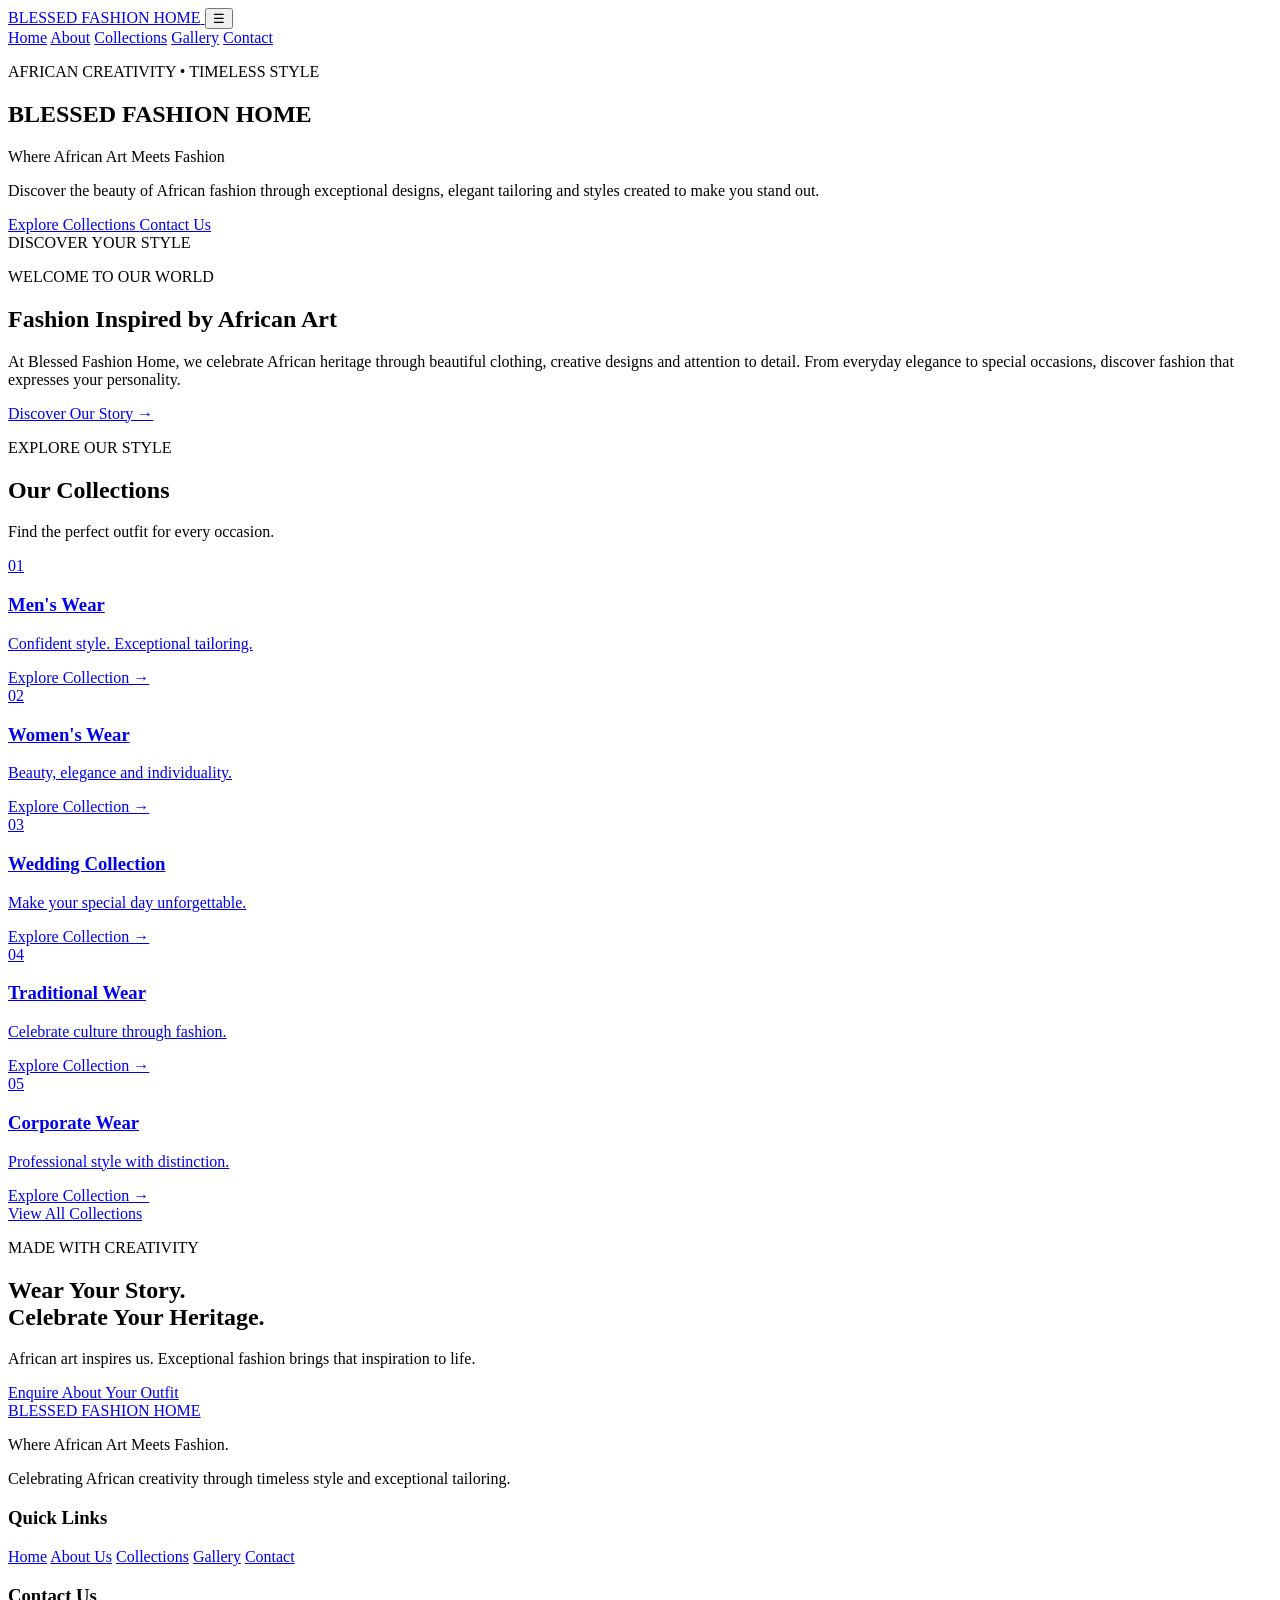
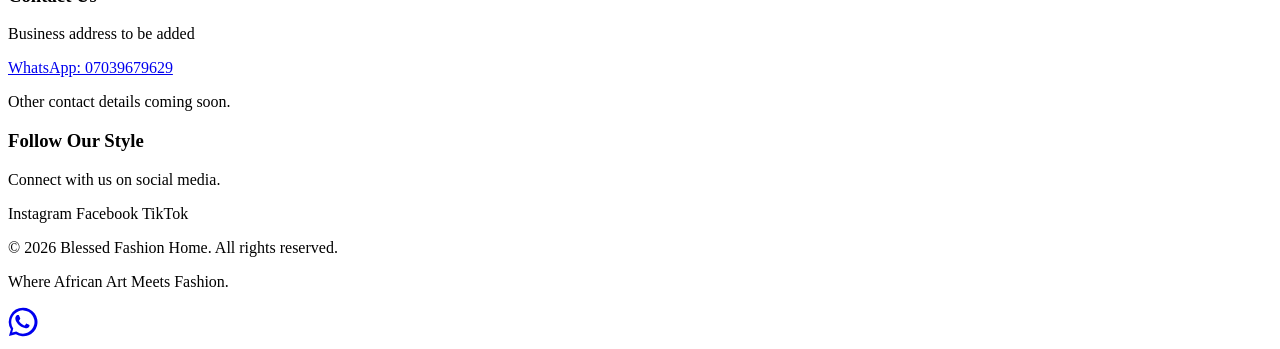
==== index.html @ 71a62987 "Create index.html" ====
<!DOCTYPE html>
<html lang="en">
<head>
  <meta charset="UTF-8">
  <meta name="viewport" content="width=device-width, initial-scale=1.0">

  <title>Blessed Fashion Home | Where African Art Meets Fashion</title>

  <meta name="description" content="Discover elegant African fashion, bespoke tailoring, wedding outfits, traditional wear and corporate clothing at Blessed Fashion Home.">

  <meta name="theme-color" content="#d4af37">

  <link rel="stylesheet" href="style.css">
</head>

<body>

  <!-- HEADER -->
  <header class="site-header">
    <a href="index.html" class="brand">
      <span class="brand-name">BLESSED</span>
      <span class="brand-subtitle">FASHION HOME</span>
    </a>

    <button
      class="menu-toggle"
      id="menu-toggle"
      aria-label="Open navigation menu"
      aria-expanded="false"
      aria-controls="main-nav">
      ☰
    </button>

    <nav class="main-nav" id="main-nav">
      <a href="index.html" class="active">Home</a>
      <a href="about.html">About</a>
      <a href="collections.html">Collections</a>
      <a href="gallery.html">Gallery</a>
      <a href="contact.html">Contact</a>
    </nav>
  </header>

  <main>

    <!-- HERO SECTION -->
    <section class="hero">
      <div class="hero-content">
        <p class="hero-label">AFRICAN CREATIVITY • TIMELESS STYLE</p>

        <h1>BLESSED FASHION HOME</h1>

        <p class="hero-slogan">
          Where African Art Meets Fashion
        </p>

        <p class="hero-description">
          Discover the beauty of African fashion through
          exceptional designs, elegant tailoring and
          styles created to make you stand out.
        </p>

        <div class="hero-buttons">
          <a href="collections.html" class="btn btn-gold">
            Explore Collections
          </a>

          <a href="contact.html" class="btn btn-outline">
            Contact Us
          </a>
        </div>
      </div>

      <div class="hero-scroll">
        DISCOVER YOUR STYLE
      </div>
    </section>

    <!-- INTRODUCTION -->
    <section class="welcome section-padding">
      <p class="section-label">WELCOME TO OUR WORLD</p>

      <h2>Fashion Inspired by African Art</h2>

      <p class="section-description">
        At Blessed Fashion Home, we celebrate African
        heritage through beautiful clothing, creative
        designs and attention to detail. From everyday
        elegance to special occasions, discover fashion
        that expresses your personality.
      </p>

      <a href="about.html" class="text-link">
        Discover Our Story →
      </a>
    </section>

    <!-- COLLECTION CATEGORIES -->
    <section class="featured-collections section-padding">
      <p class="section-label">EXPLORE OUR STYLE</p>

      <h2>Our Collections</h2>

      <p class="section-description">
        Find the perfect outfit for every occasion.
      </p>

      <div class="category-grid">

        <a href="collections.html#male" class="category-card">
          <div class="category-image male-image">
            <span>01</span>
          </div>
          <div class="category-info">
            <h3>Men's Wear</h3>
            <p>Confident style. Exceptional tailoring.</p>
            <span class="text-link">Explore Collection →</span>
          </div>
        </a>

        <a href="collections.html#female" class="category-card">
          <div class="category-image female-image">
            <span>02</span>
          </div>
          <div class="category-info">
            <h3>Women's Wear</h3>
            <p>Beauty, elegance and individuality.</p>
            <span class="text-link">Explore Collection →</span>
          </div>
        </a>

        <a href="collections.html#wedding" class="category-card">
          <div class="category-image wedding-image">
            <span>03</span>
          </div>
          <div class="category-info">
            <h3>Wedding Collection</h3>
            <p>Make your special day unforgettable.</p>
            <span class="text-link">Explore Collection →</span>
          </div>
        </a>

        <a href="collections.html#traditional" class="category-card">
          <div class="category-image traditional-image">
            <span>04</span>
          </div>
          <div class="category-info">
            <h3>Traditional Wear</h3>
            <p>Celebrate culture through fashion.</p>
            <span class="text-link">Explore Collection →</span>
          </div>
        </a>

        <a href="collections.html#corporate" class="category-card">
          <div class="category-image corporate-image">
            <span>05</span>
          </div>
          <div class="category-info">
            <h3>Corporate Wear</h3>
            <p>Professional style with distinction.</p>
            <span class="text-link">Explore Collection →</span>
          </div>
        </a>

      </div>

      <a href="collections.html" class="btn btn-gold">
        View All Collections
      </a>
    </section>

    <!-- BRAND MESSAGE -->
    <section class="brand-message">
      <div class="brand-message-content">
        <p class="section-label">MADE WITH CREATIVITY</p>

        <h2>Wear Your Story.<br>Celebrate Your Heritage.</h2>

        <p>
          African art inspires us. Exceptional fashion
          brings that inspiration to life.
        </p>

        <a href="contact.html" class="btn btn-gold">
          Enquire About Your Outfit
        </a>
      </div>
    </section>

  </main>

  <!-- SHARED FOOTER -->
  <footer class="site-footer">
    <div class="footer-grid">

      <div class="footer-brand">
        <a href="index.html" class="brand footer-logo">
          <span class="brand-name">BLESSED</span>
          <span class="brand-subtitle">FASHION HOME</span>
        </a>

        <p>Where African Art Meets Fashion.</p>

        <p>
          Celebrating African creativity through
          timeless style and exceptional tailoring.
        </p>
      </div>

      <div class="footer-column">
        <h3>Quick Links</h3>
        <a href="index.html">Home</a>
        <a href="about.html">About Us</a>
        <a href="collections.html">Collections</a>
        <a href="gallery.html">Gallery</a>
        <a href="contact.html">Contact</a>
      </div>

      <div class="footer-column">
        <h3>Contact Us</h3>
        <p class="address-placeholder">
          Business address to be added
        </p>

        <a href="https://wa.me/2347039679629"
           target="_blank" rel="noopener">
          WhatsApp: 07039679629
        </a>

        <p>Other contact details coming soon.</p>
      </div>

      <div class="footer-column">
        <h3>Follow Our Style</h3>
        <p>Connect with us on social media.</p>

        <!-- Add real social media links later -->
        <div class="social-links">
          <span class="social-placeholder">Instagram</span>
          <span class="social-placeholder">Facebook</span>
          <span class="social-placeholder">TikTok</span>
        </div>
      </div>

    </div>

    <div class="footer-bottom">
      <p>
        &copy; <span id="current-year">2026</span>
        Blessed Fashion Home. All rights reserved.
      </p>

      <p>Where African Art Meets Fashion.</p>
    </div>
  </footer>

  <!-- FLOATING WHATSAPP BUTTON -->
  <a
    href="https://wa.me/2347039679629?text=Hello%20Blessed%20Fashion%20Home%2C%20I%20would%20like%20to%20make%20an%20enquiry."
    class="whatsapp-float"
    target="_blank"
    rel="noopener"
    aria-label="Chat with Blessed Fashion Home on WhatsApp"
    title="Chat with us on WhatsApp">

    <svg viewBox="0 0 32 32"
         width="30"
         height="30"
         aria-hidden="true">
      <path fill="currentColor"
        d="M16 .8A15.1 15.1 0 0 0 3.1 23.8L1 31l7.4-2A15.2 15.2 0 1 0 16 .8Zm0 27.6c-2.4 0-4.7-.7-6.7-2l-.5-.3-4.4 1.2 1.2-4.3-.3-.5a12.4 12.4 0 1 1 10.7 5.9Zm6.8-9.3c-.4-.2-2.3-1.2-2.7-1.3-.4-.1-.6-.2-.9.2-.3.4-1 1.3-1.2 1.5-.2.3-.4.3-.8.1-.4-.2-1.7-.6-3.2-2-1.2-1.1-2-2.4-2.2-2.8-.2-.4 0-.6.2-.8l.6-.7c.2-.2.3-.4.4-.6.1-.3 0-.5 0-.7l-1.2-2.9c-.3-.7-.6-.6-.9-.6h-.8c-.3 0-.7.1-1 .5-.3.4-1.3 1.3-1.3 3.2s1.3 3.7 1.5 4c.2.3 2.6 4 6.3 5.5 3.8 1.5 3.8 1 4.5 1 .7-.1 2.3-.9 2.6-1.8.3-.9.3-1.6.2-1.8-.1-.2-.4-.3-.8-.5Z"/>
    </svg>
  </a>

  <script src="script.js"></script>

</body>
</html>
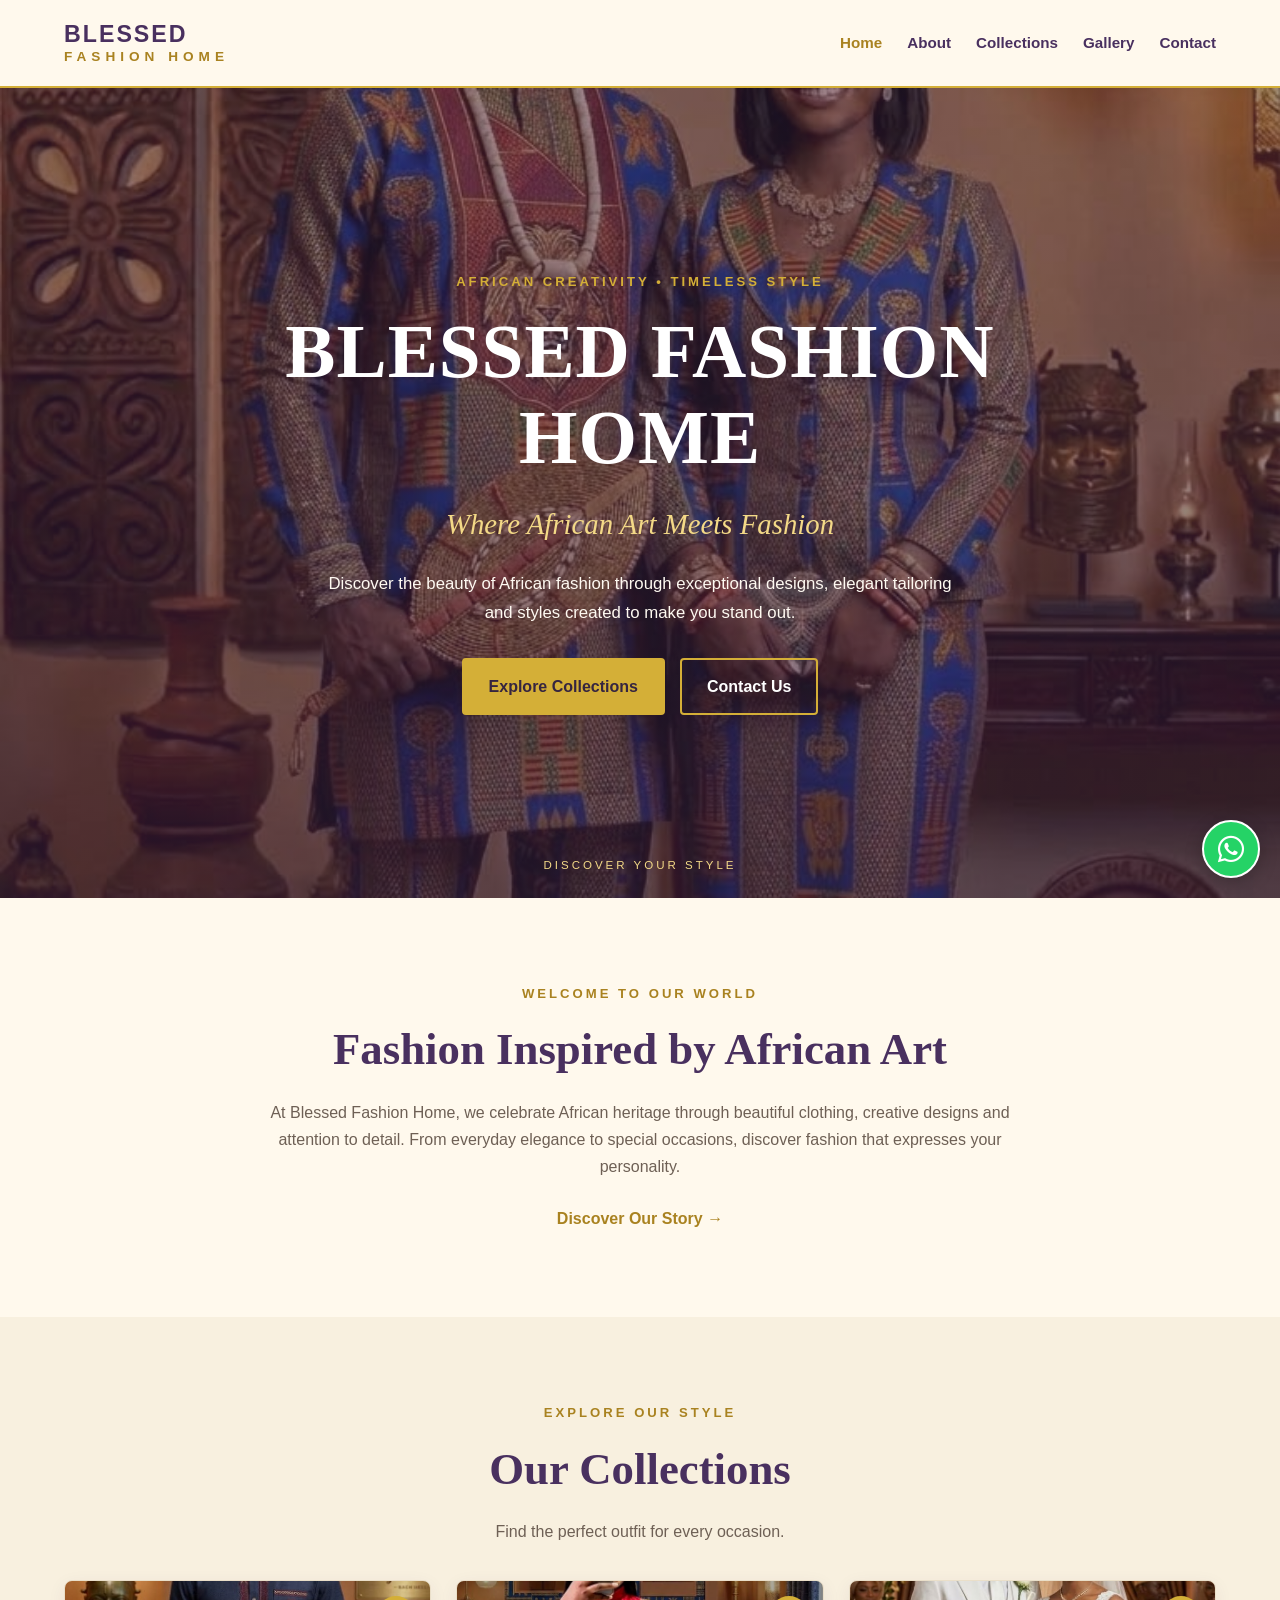
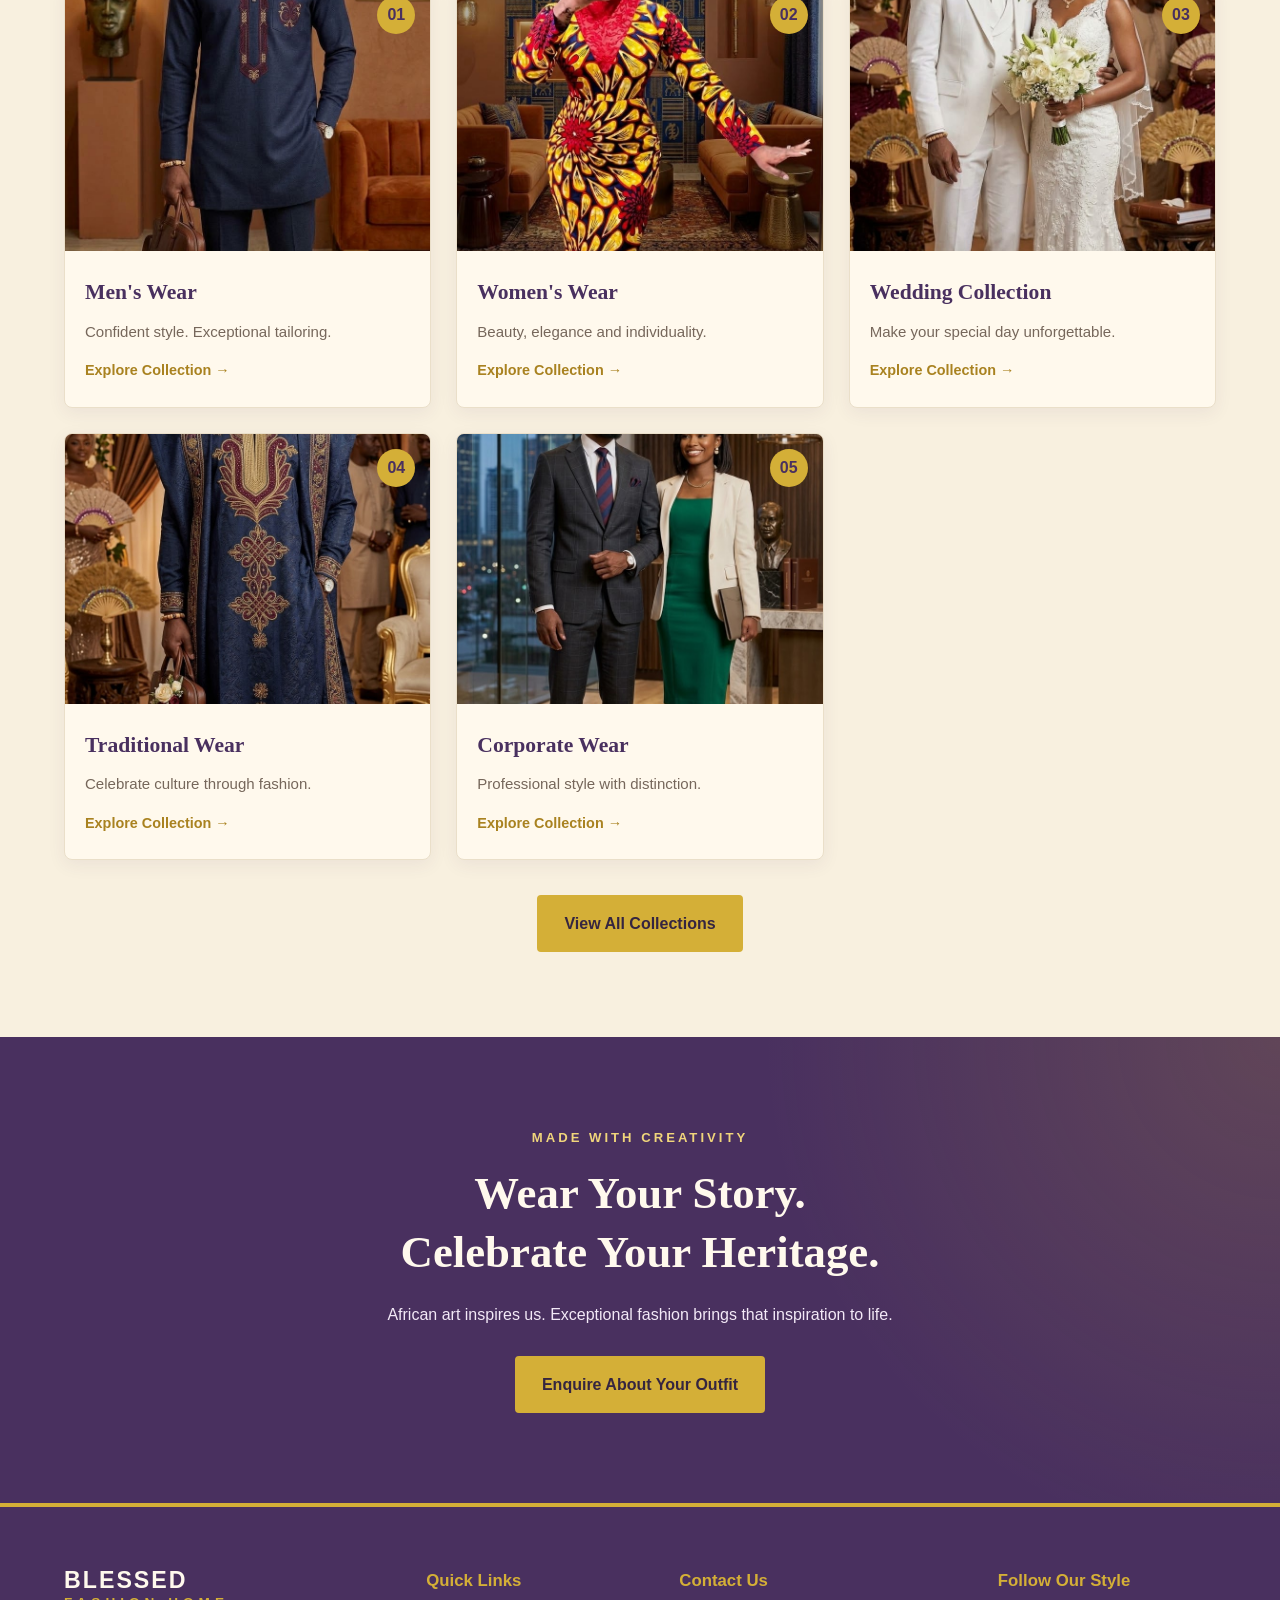
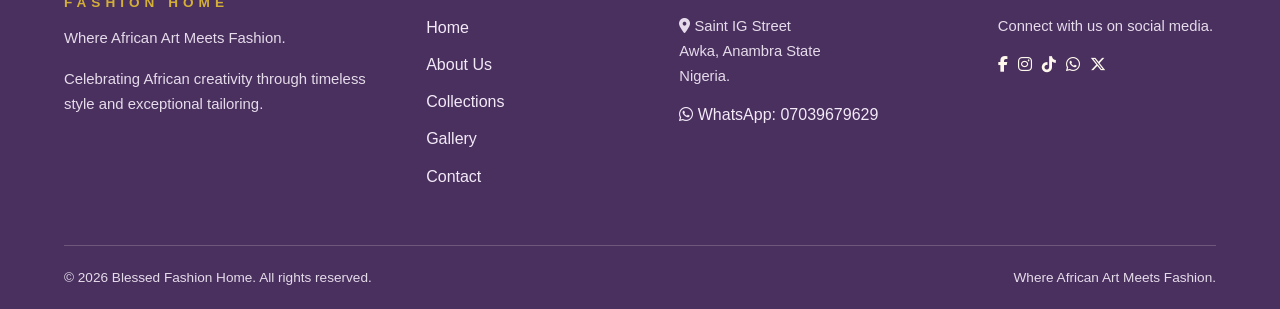
==== commit 63436847: "Update index.html" ====
--- a/index.html
+++ b/index.html
@@ -1,4 +1,3 @@
-
 <!DOCTYPE html>
 <html lang="en">
 <head>
@@ -12,6 +11,9 @@
   <meta name="theme-color" content="#d4af37">
 
   <link rel="stylesheet" href="style.css">
+
+  <!-- Social media icons -->
+  <link rel="stylesheet" href="https://cdnjs.cloudflare.com/ajax/libs/font-awesome/6.7.2/css/all.min.css">
 </head>
 
 <body>
@@ -26,6 +28,7 @@
     <button
       class="menu-toggle"
       id="menu-toggle"
+      type="button"
       aria-label="Open navigation menu"
       aria-expanded="false"
       aria-controls="main-nav">
@@ -107,7 +110,7 @@
 
       <div class="category-grid">
 
-        <a href="collections.html#male" class="category-card">
+        <a href="men.html" class="category-card">
           <div class="category-image male-image">
             <span>01</span>
           </div>
@@ -118,7 +121,7 @@
           </div>
         </a>
 
-        <a href="collections.html#female" class="category-card">
+        <a href="women.html" class="category-card">
           <div class="category-image female-image">
             <span>02</span>
           </div>
@@ -129,7 +132,7 @@
           </div>
         </a>
 
-        <a href="collections.html#wedding" class="category-card">
+        <a href="wedding.html" class="category-card">
           <div class="category-image wedding-image">
             <span>03</span>
           </div>
@@ -140,7 +143,7 @@
           </div>
         </a>
 
-        <a href="collections.html#traditional" class="category-card">
+        <a href="traditional.html" class="category-card">
           <div class="category-image traditional-image">
             <span>04</span>
           </div>
@@ -151,7 +154,7 @@
           </div>
         </a>
 
-        <a href="collections.html#corporate" class="category-card">
+        <a href="corporate.html" class="category-card">
           <div class="category-image corporate-image">
             <span>05</span>
           </div>
@@ -189,7 +192,7 @@
 
   </main>
 
-  <!-- SHARED FOOTER -->
+  <!-- FOOTER -->
   <footer class="site-footer">
     <div class="footer-grid">
 
@@ -218,27 +221,66 @@
 
       <div class="footer-column">
         <h3>Contact Us</h3>
-        <p class="address-placeholder">
-          Business address to be added
+
+        <p>
+          <i class="fa-solid fa-location-dot" aria-hidden="true"></i>
+          Saint IG Street<br>
+          Awka, Anambra State<br>
+          Nigeria.
         </p>
 
         <a href="https://wa.me/2347039679629"
-           target="_blank" rel="noopener">
+           target="_blank"
+           rel="noopener noreferrer">
+          <i class="fa-brands fa-whatsapp" aria-hidden="true"></i>
           WhatsApp: 07039679629
         </a>
-
-        <p>Other contact details coming soon.</p>
       </div>
 
       <div class="footer-column">
         <h3>Follow Our Style</h3>
         <p>Connect with us on social media.</p>
 
-        <!-- Add real social media links later -->
         <div class="social-links">
-          <span class="social-placeholder">Instagram</span>
-          <span class="social-placeholder">Facebook</span>
-          <span class="social-placeholder">TikTok</span>
+
+          <!-- Replace # with your actual account links later -->
+          <a href="#"
+             class="social-icon"
+             aria-label="Facebook"
+             title="Facebook">
+            <i class="fa-brands fa-facebook-f"></i>
+          </a>
+
+          <a href="#"
+             class="social-icon"
+             aria-label="Instagram"
+             title="Instagram">
+            <i class="fa-brands fa-instagram"></i>
+          </a>
+
+          <a href="#"
+             class="social-icon"
+             aria-label="TikTok"
+             title="TikTok">
+            <i class="fa-brands fa-tiktok"></i>
+          </a>
+
+          <a href="https://wa.me/2347039679629"
+             class="social-icon"
+             target="_blank"
+             rel="noopener noreferrer"
+             aria-label="WhatsApp"
+             title="WhatsApp">
+            <i class="fa-brands fa-whatsapp"></i>
+          </a>
+
+          <a href="#"
+             class="social-icon"
+             aria-label="X"
+             title="X">
+            <i class="fa-brands fa-x-twitter"></i>
+          </a>
+
         </div>
       </div>
 
@@ -259,17 +301,12 @@
     href="https://wa.me/2347039679629?text=Hello%20Blessed%20Fashion%20Home%2C%20I%20would%20like%20to%20make%20an%20enquiry."
     class="whatsapp-float"
     target="_blank"
-    rel="noopener"
+    rel="noopener noreferrer"
     aria-label="Chat with Blessed Fashion Home on WhatsApp"
     title="Chat with us on WhatsApp">
 
-    <svg viewBox="0 0 32 32"
-         width="30"
-         height="30"
-         aria-hidden="true">
-      <path fill="currentColor"
-        d="M16 .8A15.1 15.1 0 0 0 3.1 23.8L1 31l7.4-2A15.2 15.2 0 1 0 16 .8Zm0 27.6c-2.4 0-4.7-.7-6.7-2l-.5-.3-4.4 1.2 1.2-4.3-.3-.5a12.4 12.4 0 1 1 10.7 5.9Zm6.8-9.3c-.4-.2-2.3-1.2-2.7-1.3-.4-.1-.6-.2-.9.2-.3.4-1 1.3-1.2 1.5-.2.3-.4.3-.8.1-.4-.2-1.7-.6-3.2-2-1.2-1.1-2-2.4-2.2-2.8-.2-.4 0-.6.2-.8l.6-.7c.2-.2.3-.4.4-.6.1-.3 0-.5 0-.7l-1.2-2.9c-.3-.7-.6-.6-.9-.6h-.8c-.3 0-.7.1-1 .5-.3.4-1.3 1.3-1.3 3.2s1.3 3.7 1.5 4c.2.3 2.6 4 6.3 5.5 3.8 1.5 3.8 1 4.5 1 .7-.1 2.3-.9 2.6-1.8.3-.9.3-1.6.2-1.8-.1-.2-.4-.3-.8-.5Z"/>
-    </svg>
+    <i class="fa-brands fa-whatsapp" aria-hidden="true"
+       style="font-size: 30px;"></i>
   </a>
 
   <script src="script.js"></script>
--- a/style.css
+++ b/style.css
@@ -0,0 +1,747 @@
+
+/* =====================================
+   BLESSED FASHION HOME
+   Where African Art Meets Fashion
+   ===================================== */
+
+/* COLOURS AND BASIC SETTINGS */
+
+:root {
+  --gold: #d4af37;
+  --gold-dark: #a98220;
+  --ivory: #fff9ed;
+  --cream: #f8f0df;
+  --purple: #49305f;
+  --purple-light: #684b7d;
+  --rose: #e7b8a1;
+  --text: #493b32;
+  --white: #ffffff;
+  --border: #eadfc9;
+}
+
+* {
+  margin: 0;
+  padding: 0;
+  box-sizing: border-box;
+}
+
+html {
+  scroll-behavior: smooth;
+  scroll-padding-top: 90px;
+}
+
+body {
+  font-family: Arial, Helvetica, sans-serif;
+  background: var(--ivory);
+  color: var(--text);
+  line-height: 1.7;
+  overflow-x: hidden;
+}
+
+img {
+  max-width: 100%;
+  display: block;
+}
+
+a {
+  color: inherit;
+  text-decoration: none;
+}
+
+button,
+input,
+textarea,
+select {
+  font: inherit;
+}
+
+button,
+a {
+  -webkit-tap-highlight-color: transparent;
+}
+
+.container {
+  width: min(1120px, 92%);
+  margin: 0 auto;
+}
+
+.section-padding {
+  padding: 85px 5%;
+}
+
+/* HEADER AND LOGO */
+
+.site-header {
+  width: 100%;
+  min-height: 88px;
+  padding: 15px 5%;
+  display: flex;
+  align-items: center;
+  justify-content: space-between;
+  gap: 25px;
+  background: var(--ivory);
+  border-bottom: 2px solid var(--gold);
+  position: relative;
+  z-index: 1000;
+}
+
+.brand {
+  display: inline-flex;
+  flex-direction: column;
+  align-items: flex-start;
+  line-height: 1.2;
+  flex-shrink: 0;
+}
+
+.brand-name {
+  color: var(--purple);
+  font-size: 1.45rem;
+  font-weight: 800;
+  letter-spacing: 2px;
+}
+
+.brand-subtitle {
+  color: var(--gold-dark);
+  font-size: 0.85rem;
+  font-weight: 700;
+  letter-spacing: 5px;
+}
+
+.main-nav {
+  display: flex;
+  align-items: center;
+  justify-content: flex-end;
+  gap: 25px;
+}
+
+.main-nav a {
+  color: var(--purple);
+  font-size: 0.95rem;
+  font-weight: 600;
+  transition: color 0.3s ease;
+}
+
+.main-nav a:hover,
+.main-nav a.active {
+  color: var(--gold-dark);
+}
+
+.menu-toggle {
+  display: none;
+  border: 1px solid var(--gold);
+  border-radius: 6px;
+  background: var(--ivory);
+  color: var(--purple);
+  font-size: 1.6rem;
+  padding: 4px 12px;
+  cursor: pointer;
+}
+
+/* HOMEPAGE HERO */
+
+.hero {
+  min-height: 90vh;
+  min-height: 90svh;
+  display: flex;
+  align-items: center;
+  justify-content: center;
+  text-align: center;
+  position: relative;
+  padding: 100px 7%;
+  overflow: hidden;
+
+  /*
+    Add your photograph to the images folder.
+    Name it hero-fashion.jpg.
+  */
+
+  background-image:
+    linear-gradient(
+      rgba(55, 34, 66, 0.48),
+      rgba(55, 34, 66, 0.58)
+    ),
+    url("images/hero-fashion.jpg");
+
+  background-size: cover;
+  background-position: center;
+  background-repeat: no-repeat;
+  background-color: var(--purple);
+  color: var(--white);
+}
+
+.hero-content {
+  width: 100%;
+  max-width: 850px;
+  position: relative;
+  z-index: 1;
+}
+
+.hero-label,
+.section-label {
+  color: var(--gold);
+  font-size: 0.82rem;
+  font-weight: 700;
+  letter-spacing: 3px;
+  margin-bottom: 15px;
+}
+
+.hero h1 {
+  font-family: Georgia, "Times New Roman", serif;
+  font-size: clamp(2.2rem, 6vw, 4.7rem);
+  line-height: 1.15;
+  margin-bottom: 18px;
+  letter-spacing: 1px;
+}
+
+.hero-slogan {
+  color: #f3d987;
+  font-family: Georgia, "Times New Roman", serif;
+  font-size: clamp(1.2rem, 3vw, 1.8rem);
+  font-style: italic;
+  margin-bottom: 22px;
+}
+
+.hero-description {
+  max-width: 650px;
+  margin: 0 auto 30px;
+  font-size: 1.05rem;
+  color: #fffaf2;
+}
+
+.hero-buttons {
+  display: flex;
+  align-items: center;
+  justify-content: center;
+  gap: 15px;
+  flex-wrap: wrap;
+}
+
+.hero-scroll {
+  position: absolute;
+  bottom: 22px;
+  left: 0;
+  right: 0;
+  color: #f3d987;
+  font-size: 0.72rem;
+  letter-spacing: 3px;
+}
+
+/* BUTTONS */
+
+.btn {
+  display: inline-flex;
+  justify-content: center;
+  align-items: center;
+  text-align: center;
+  padding: 13px 25px;
+  min-height: 48px;
+  border-radius: 4px;
+  font-weight: 700;
+  border: 2px solid transparent;
+  cursor: pointer;
+  transition:
+    background 0.3s ease,
+    color 0.3s ease,
+    border-color 0.3s ease,
+    transform 0.3s ease;
+}
+
+.btn:hover {
+  transform: translateY(-2px);
+}
+
+.btn-gold {
+  background: var(--gold);
+  border-color: var(--gold);
+  color: #352540;
+}
+
+.btn-gold:hover {
+  background: #f0d57b;
+  border-color: #f0d57b;
+}
+
+.btn-outline {
+  background: transparent;
+  color: var(--white);
+  border-color: var(--gold);
+}
+
+.btn-outline:hover {
+  background: var(--gold);
+  color: var(--purple);
+}
+
+/* WELCOME SECTION */
+
+.welcome {
+  text-align: center;
+  max-width: 950px;
+  margin: 0 auto;
+}
+
+.welcome .section-label,
+.featured-collections .section-label,
+.brand-message .section-label {
+  color: var(--gold-dark);
+}
+
+.welcome h2,
+.featured-collections h2,
+.brand-message h2 {
+  color: var(--purple);
+  font-family: Georgia, "Times New Roman", serif;
+  font-size: clamp(1.9rem, 4vw, 2.8rem);
+  line-height: 1.3;
+  margin-bottom: 20px;
+}
+
+.section-description {
+  max-width: 760px;
+  margin: 0 auto 25px;
+  color: #6e6055;
+}
+
+.text-link {
+  color: var(--gold-dark);
+  font-weight: 700;
+  display: inline-block;
+}
+
+.text-link:hover {
+  color: var(--purple);
+}
+
+/* FEATURED COLLECTIONS */
+
+.featured-collections {
+  background: var(--cream);
+  text-align: center;
+}
+
+.featured-collections > .section-description {
+  margin-bottom: 35px;
+}
+
+.category-grid {
+  display: grid;
+  grid-template-columns: repeat(3, minmax(0, 1fr));
+  gap: 25px;
+  margin: 35px 0;
+  text-align: left;
+}
+
+.category-card {
+  display: block;
+  background: var(--ivory);
+  border: 1px solid var(--border);
+  border-radius: 8px;
+  overflow: hidden;
+  box-shadow: 0 5px 18px rgba(73, 48, 95, 0.07);
+  transition:
+    transform 0.3s ease,
+    box-shadow 0.3s ease;
+}
+
+.category-card:hover {
+  transform: translateY(-6px);
+  box-shadow: 0 12px 28px rgba(73, 48, 95, 0.15);
+}
+
+.category-image {
+  height: 270px;
+  display: flex;
+  align-items: flex-start;
+  justify-content: flex-end;
+  padding: 15px;
+  background-color: #e8d8ba;
+  background-position: center;
+  background-size: cover;
+  background-repeat: no-repeat;
+}
+
+.category-image span {
+  display: inline-flex;
+  align-items: center;
+  justify-content: center;
+  width: 38px;
+  height: 38px;
+  border-radius: 50%;
+  background: var(--gold);
+  color: var(--purple);
+  font-weight: 800;
+}
+
+/*
+  Add your category photographs to the images folder.
+  Use these exact filenames or change them here.
+*/
+
+.male-image {
+  background-image: url("images/mens-fashion.jpg");
+}
+
+.female-image {
+  background-image: url("images/womens-fashion.jpg");
+}
+
+.wedding-image {
+  background-image: url("images/wedding-fashion.jpg");
+}
+
+.traditional-image {
+  background-image: url("images/traditional-fashion.jpg");
+}
+
+.corporate-image {
+  background-image: url("images/corporate-fashion.jpg");
+}
+
+.category-info {
+  padding: 23px 20px;
+}
+
+.category-info h3 {
+  color: var(--purple);
+  font-family: Georgia, "Times New Roman", serif;
+  font-size: 1.35rem;
+  margin-bottom: 8px;
+}
+
+.category-info p {
+  color: #76675b;
+  font-size: 0.94rem;
+  margin-bottom: 12px;
+}
+
+.category-info .text-link {
+  font-size: 0.9rem;
+}
+
+/* BRAND MESSAGE */
+
+.brand-message {
+  padding: 90px 7%;
+  text-align: center;
+  background:
+    radial-gradient(
+      circle at top right,
+      rgba(212, 175, 55, 0.17),
+      transparent 38%
+    ),
+    var(--purple);
+  color: var(--white);
+}
+
+.brand-message-content {
+  max-width: 750px;
+  margin: 0 auto;
+}
+
+.brand-message h2 {
+  color: var(--ivory);
+  margin-bottom: 20px;
+}
+
+.brand-message .section-label {
+  color: #f0d57b;
+}
+
+.brand-message p:not(.section-label) {
+  color: #f3e9f7;
+  margin-bottom: 28px;
+}
+
+/* FOOTER */
+
+.site-footer {
+  background: var(--purple);
+  color: var(--ivory);
+  padding: 60px 5% 20px;
+  border-top: 4px solid var(--gold);
+}
+
+.footer-grid {
+  max-width: 1200px;
+  margin: 0 auto;
+  display: grid;
+  grid-template-columns: 1.5fr 1fr 1.3fr 1fr;
+  gap: 35px;
+}
+
+.footer-logo .brand-name {
+  color: var(--ivory);
+}
+
+.footer-logo .brand-subtitle {
+  color: var(--gold);
+}
+
+.footer-brand > p {
+  margin-top: 15px;
+  color: #e6dbea;
+  font-size: 0.93rem;
+}
+
+.footer-column h3 {
+  color: var(--gold);
+  font-size: 1.05rem;
+  margin-bottom: 18px;
+}
+
+.footer-column > a {
+  display: block;
+  width: fit-content;
+  margin-bottom: 10px;
+  color: #f3e9f7;
+  overflow-wrap: anywhere;
+}
+
+.footer-column > a:hover {
+  color: var(--gold);
+}
+
+.footer-column p {
+  color: #e6dbea;
+  font-size: 0.92rem;
+  margin-bottom: 12px;
+  overflow-wrap: anywhere;
+}
+
+.footer-column strong {
+  color: var(--ivory);
+}
+
+.footer-order-link {
+  color: var(--gold) !important;
+  font-weight: 700;
+}
+
+.social-links {
+  display: flex;
+  flex-wrap: wrap;
+  gap: 10px;
+}
+
+.social-placeholder {
+  color: var(--ivory);
+  border: 1px solid rgba(212, 175, 55, 0.65);
+  border-radius: 4px;
+  padding: 5px 9px;
+  font-size: 0.83rem;
+}
+
+.footer-bottom {
+  max-width: 1200px;
+  margin: 45px auto 0;
+  padding-top: 20px;
+  border-top: 1px solid rgba(255, 249, 237, 0.2);
+  display: flex;
+  justify-content: space-between;
+  gap: 15px;
+  flex-wrap: wrap;
+  color: #e6dbea;
+  font-size: 0.85rem;
+}
+
+/* FLOATING WHATSAPP BUTTON */
+
+.whatsapp-float {
+  position: fixed;
+  right: 20px;
+  bottom: 22px;
+  z-index: 2000;
+  width: 58px;
+  height: 58px;
+  display: flex;
+  align-items: center;
+  justify-content: center;
+  background: #25d366;
+  color: #ffffff;
+  border: 2px solid #ffffff;
+  border-radius: 50%;
+  box-shadow: 0 5px 18px rgba(0, 0, 0, 0.22);
+  transition: transform 0.25s ease;
+}
+
+.whatsapp-float:hover {
+  transform: scale(1.08);
+}
+
+.whatsapp-float svg {
+  display: block;
+}
+
+/* TABLETS */
+
+@media (max-width: 950px) {
+  .site-header {
+    padding: 15px 4%;
+  }
+
+  .brand-name {
+    font-size: 1.2rem;
+  }
+
+  .brand-subtitle {
+    font-size: 0.75rem;
+    letter-spacing: 4px;
+  }
+
+  .main-nav {
+    gap: 15px;
+  }
+
+  .main-nav a {
+    font-size: 0.88rem;
+  }
+
+  .category-grid {
+    grid-template-columns: repeat(2, minmax(0, 1fr));
+  }
+
+  .footer-grid {
+    grid-template-columns: repeat(2, minmax(0, 1fr));
+  }
+}
+
+/* MOBILE PHONES */
+
+@media (max-width: 650px) {
+  .site-header {
+    min-height: 76px;
+    padding: 12px 5%;
+    gap: 10px;
+  }
+
+  .brand-name {
+    font-size: 1.08rem;
+    letter-spacing: 1px;
+  }
+
+  .brand-subtitle {
+    font-size: 0.7rem;
+    letter-spacing: 3px;
+  }
+
+  .menu-toggle {
+    display: block;
+  }
+
+  .main-nav {
+    display: none;
+    position: absolute;
+    top: 100%;
+    left: 0;
+    right: 0;
+    padding: 12px 5% 20px;
+    background: var(--ivory);
+    border-bottom: 2px solid var(--gold);
+    box-shadow: 0 8px 15px rgba(73, 48, 95, 0.1);
+    flex-direction: column;
+    align-items: stretch;
+    gap: 0;
+  }
+
+  .main-nav.open {
+    display: flex;
+  }
+
+  .main-nav a {
+    display: block;
+    padding: 12px 5px;
+    border-bottom: 1px solid var(--border);
+    font-size: 1rem;
+  }
+
+  .hero {
+    min-height: 78vh;
+    min-height: 78svh;
+    padding: 85px 6%;
+  }
+
+  .hero h1 {
+    font-size: clamp(2rem, 9vw, 3rem);
+  }
+
+  .hero-description {
+    font-size: 0.96rem;
+  }
+
+  .hero-label,
+  .section-label {
+    font-size: 0.72rem;
+    letter-spacing: 2px;
+  }
+
+  .hero-buttons {
+    flex-direction: column;
+    align-items: stretch;
+    max-width: 290px;
+    margin: 0 auto;
+  }
+
+  .btn {
+    width: 100%;
+  }
+
+  .section-padding {
+    padding: 60px 6%;
+  }
+
+  .category-grid {
+    grid-template-columns: 1fr;
+    gap: 22px;
+  }
+
+  .category-image {
+    height: 300px;
+  }
+
+  .category-info {
+    padding: 20px;
+  }
+
+  .brand-message {
+    padding: 65px 6%;
+  }
+
+  .footer-grid {
+    grid-template-columns: 1fr;
+    gap: 30px;
+  }
+
+  .footer-bottom {
+    flex-direction: column;
+    text-align: center;
+    margin-top: 30px;
+  }
+
+  .whatsapp-float {
+    right: 14px;
+    bottom: 16px;
+    width: 54px;
+    height: 54px;
+  }
+}
+
+/* SMALL PHONES */
+
+@media (max-width: 360px) {
+  .brand-name {
+    font-size: 0.94rem;
+  }
+
+  .brand-subtitle {
+    font-size: 0.64rem;
+    letter-spacing: 2px;
+  }
+
+  .hero h1 {
+    font-size: 1.9rem;
+  }
+
+  .category-image {
+    height: 240px;
+  }
+}
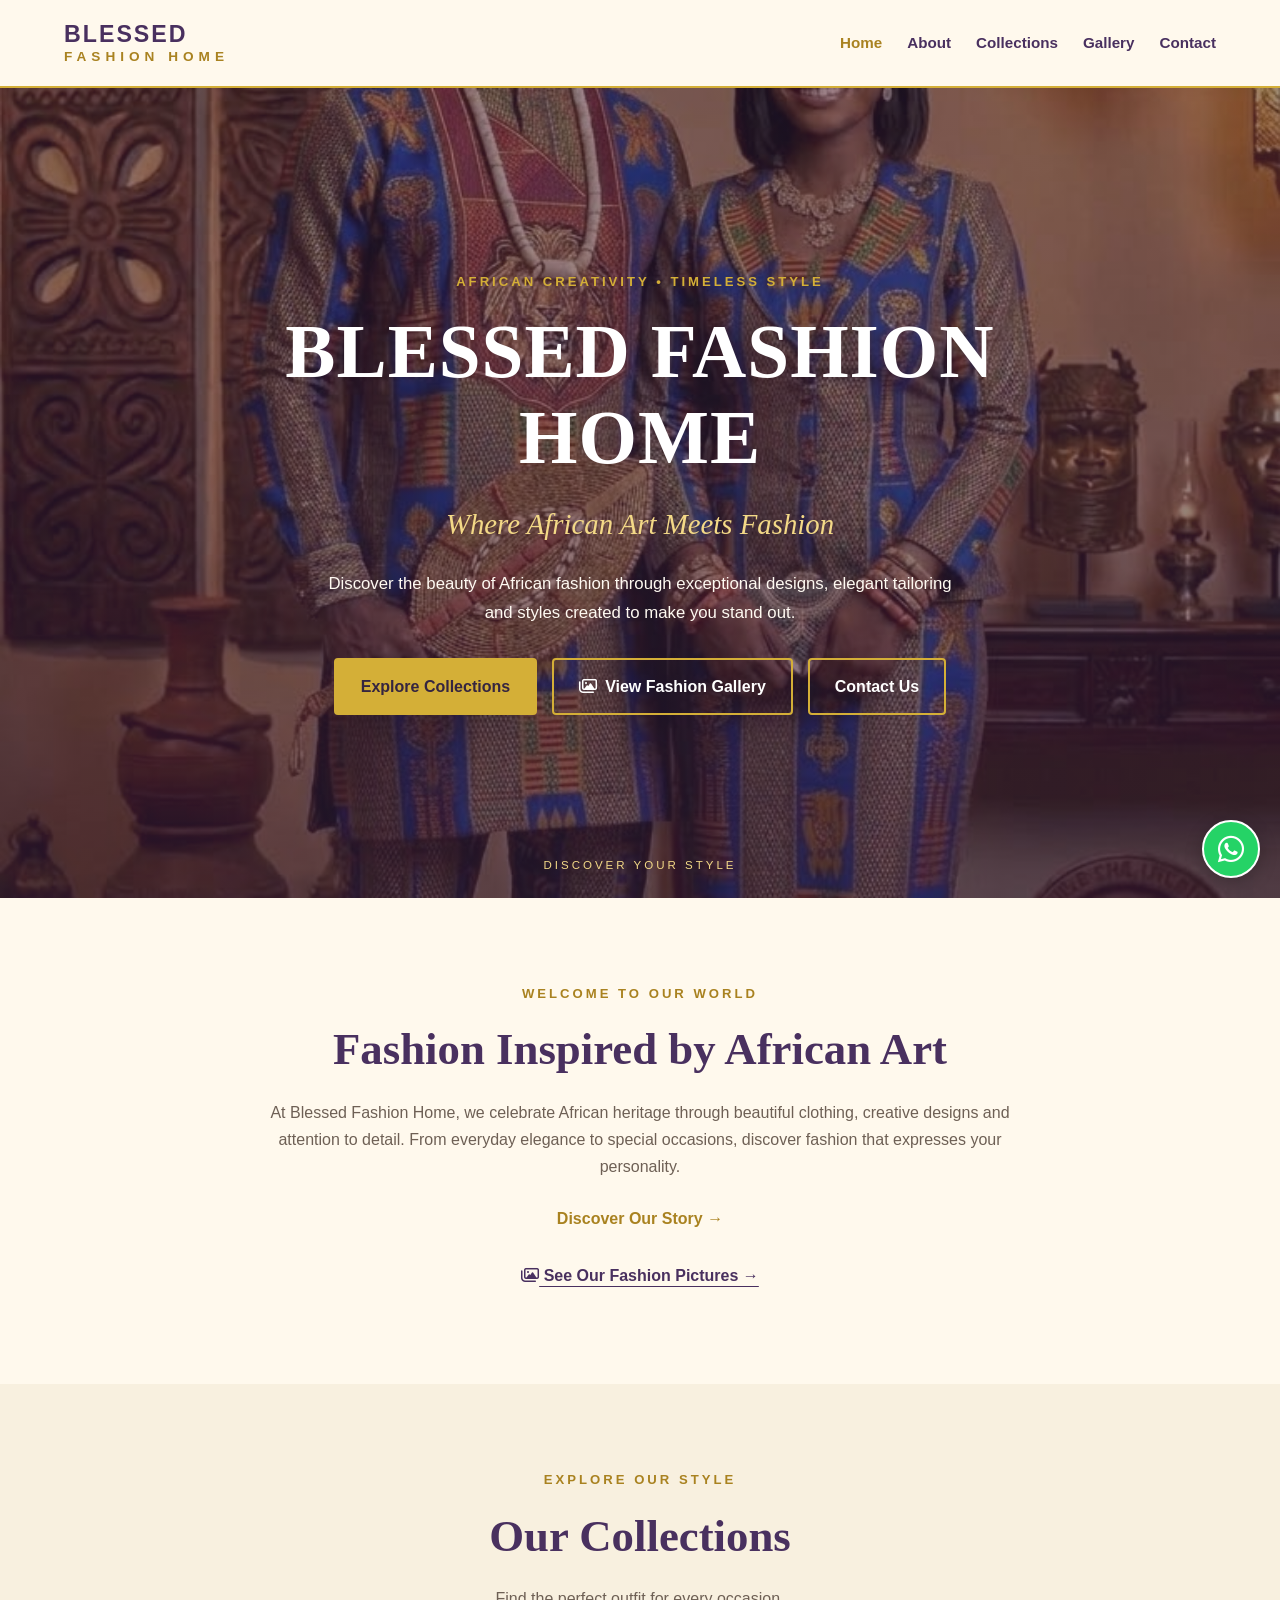
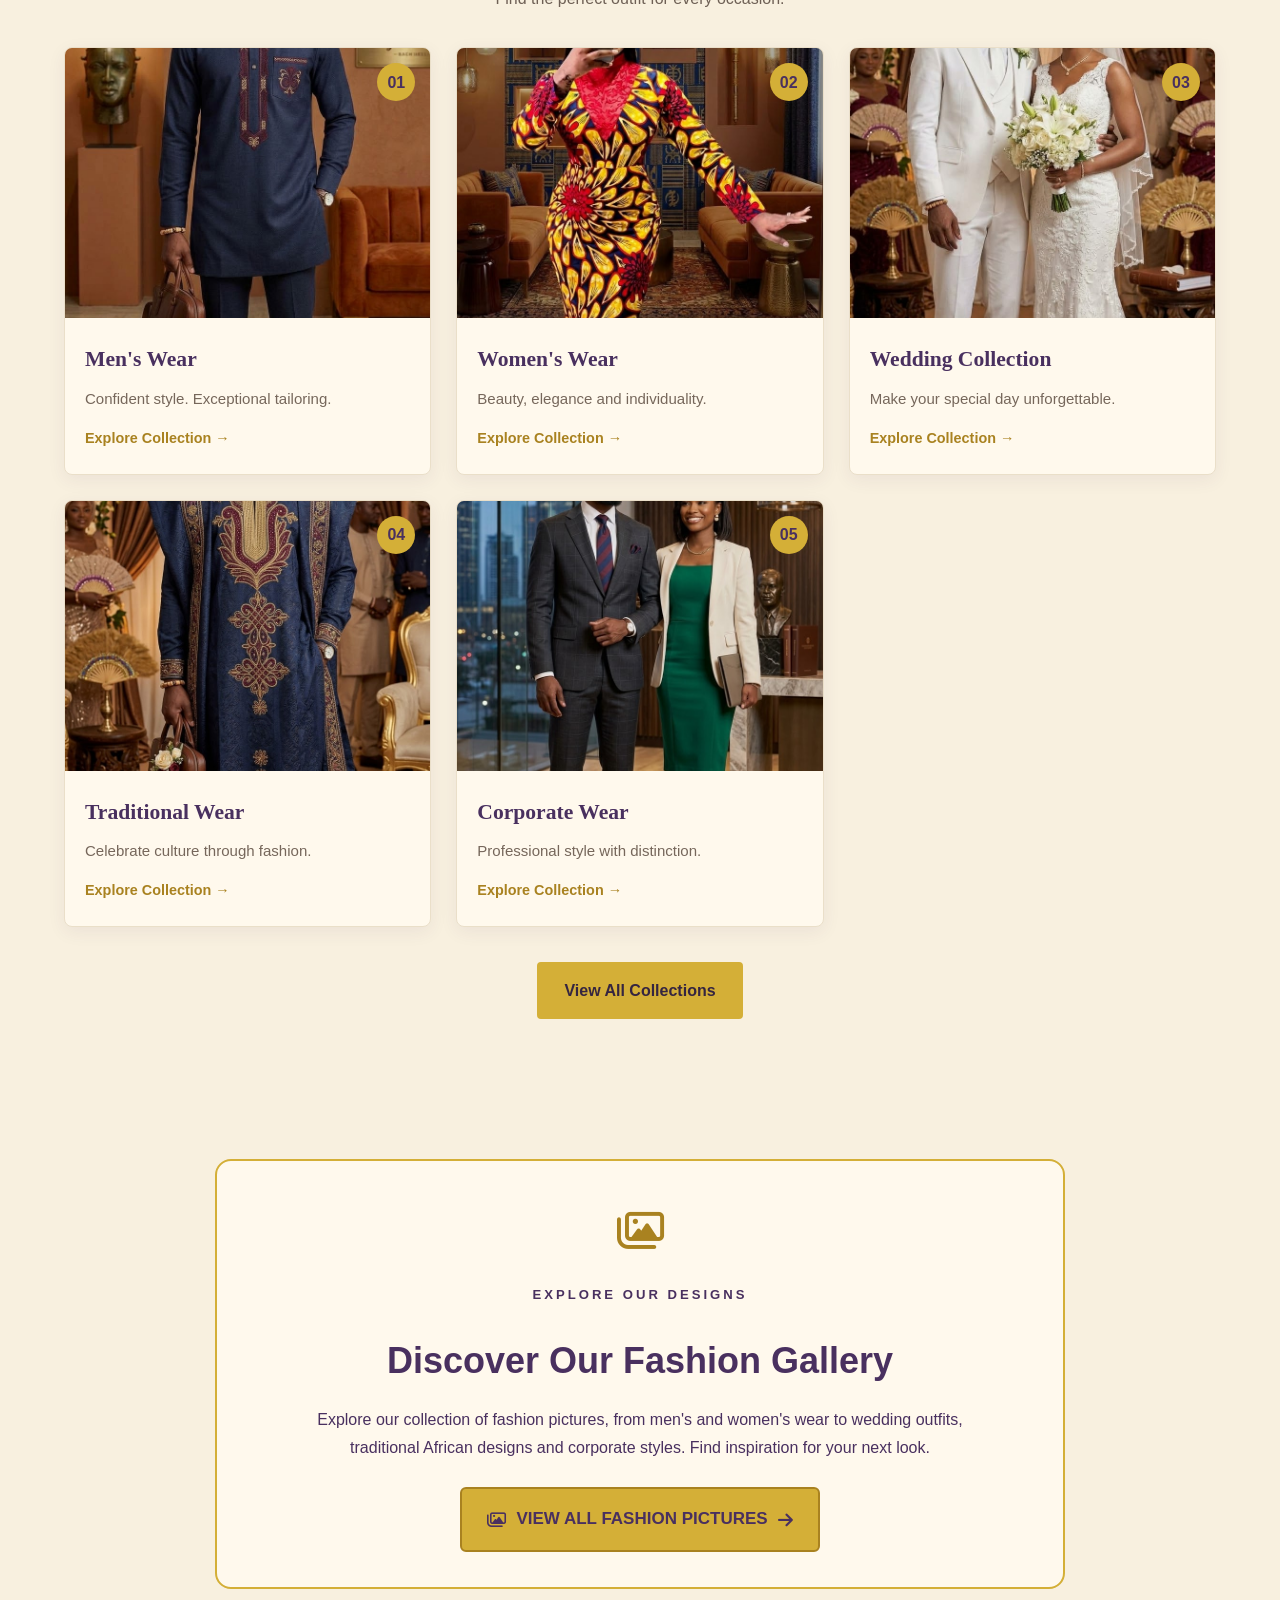
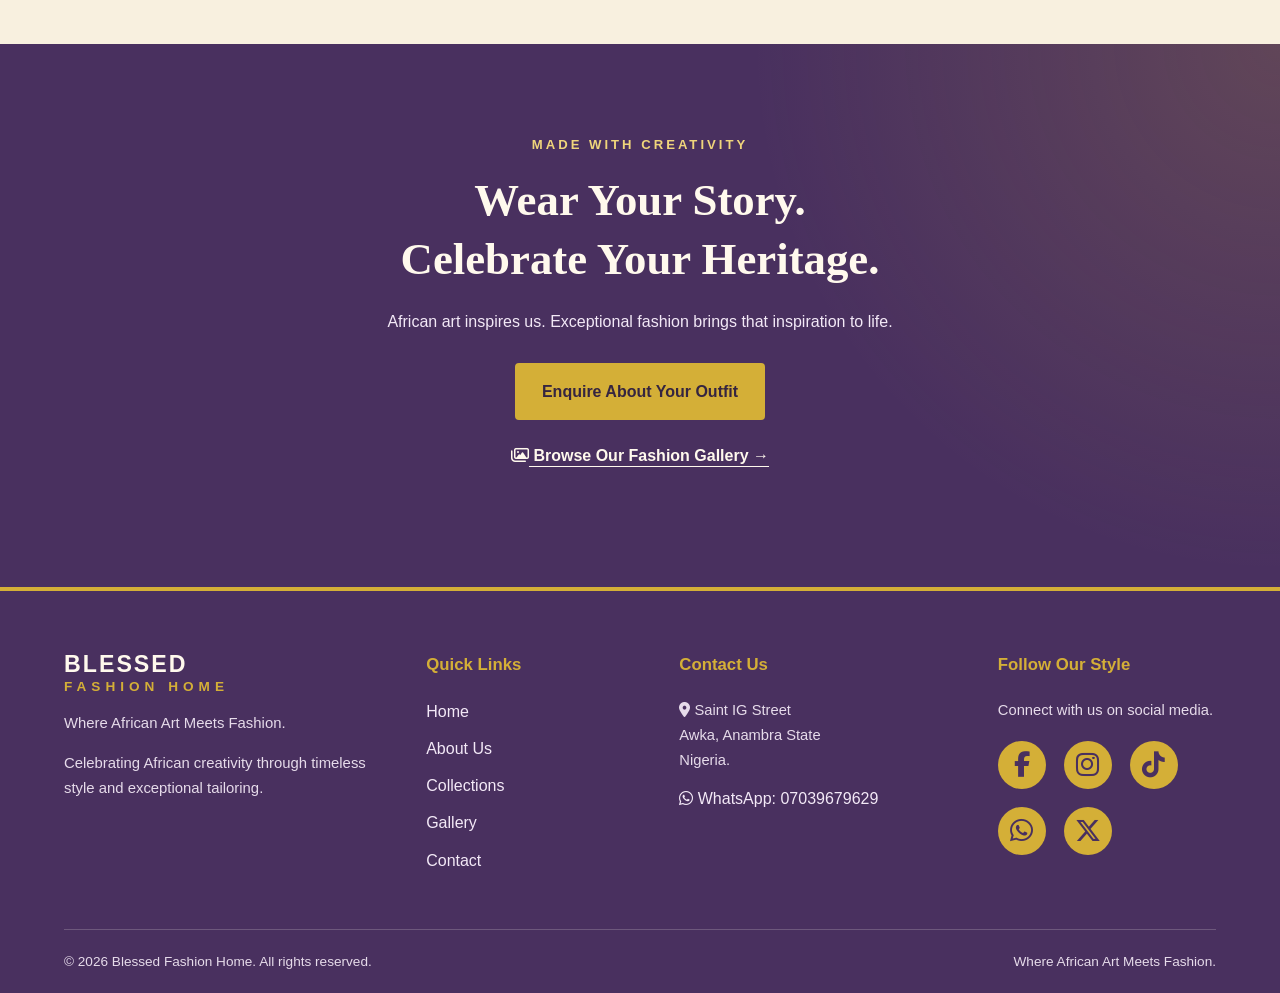
==== commit 95e4db7e: "Update index.html" ====
--- a/index.html
+++ b/index.html
@@ -1,315 +1,427 @@
-<!DOCTYPE html>
-<html lang="en">
+<!DOCTYPE html><html lang="en">
 <head>
   <meta charset="UTF-8">
-  <meta name="viewport" content="width=device-width, initial-scale=1.0">
-
-  <title>Blessed Fashion Home | Where African Art Meets Fashion</title>
-
-  <meta name="description" content="Discover elegant African fashion, bespoke tailoring, wedding outfits, traditional wear and corporate clothing at Blessed Fashion Home.">
-
-  <meta name="theme-color" content="#d4af37">
-
-  <link rel="stylesheet" href="style.css">
-
-  <!-- Social media icons -->
-  <link rel="stylesheet" href="https://cdnjs.cloudflare.com/ajax/libs/font-awesome/6.7.2/css/all.min.css">
-</head>
-
-<body>
-
-  <!-- HEADER -->
-  <header class="site-header">
+  <meta name="viewport" content="width=device-width, initial-scale=1.0">  <title>Blessed Fashion Home | Where African Art Meets Fashion</title>  <meta name="description" content="Discover elegant African fashion, bespoke tailoring, wedding outfits, traditional wear and corporate clothing at Blessed Fashion Home. Explore our fashion gallery.">  <meta name="theme-color" content="#d4af37">  <link rel="stylesheet" href="style.css">  <link rel="stylesheet" href="https://cdnjs.cloudflare.com/ajax/libs/font-awesome/6.7.2/css/all.min.css">  <!-- HOMEPAGE GALLERY LINK STYLES -->  <style>
+    .gallery-highlight {
+      padding: 55px 5%;
+      text-align: center;
+      background: #f8f0df;
+    }
+
+    .gallery-highlight-inner {
+      max-width: 850px;
+      margin: 0 auto;
+      padding: 35px 22px;
+      border: 2px solid #d4af37;
+      border-radius: 16px;
+      background: #fff9ed;
+    }
+
+    .gallery-highlight .gallery-icon {
+      font-size: 42px;
+      color: #a98220;
+      margin-bottom: 15px;
+    }
+
+    .gallery-highlight h2 {
+      color: #49305f;
+      font-size: clamp(25px, 5vw, 36px);
+      margin-bottom: 14px;
+    }
+
+    .gallery-highlight p {
+      max-width: 650px;
+      margin: 0 auto 24px;
+      line-height: 1.8;
+      color: #49305f;
+    }
+
+    .gallery-highlight .gallery-visit-btn {
+      display: inline-flex;
+      align-items: center;
+      justify-content: center;
+      gap: 10px;
+      padding: 16px 25px;
+      border: 2px solid #a98220;
+      border-radius: 6px;
+      background: #d4af37;
+      color: #49305f;
+      font-size: 17px;
+      font-weight: 700;
+      text-decoration: none;
+      transition: 0.3s ease;
+    }
+
+    .gallery-highlight .gallery-visit-btn:hover {
+      background: #49305f;
+      color: #fff9ed;
+      border-color: #49305f;
+      transform: translateY(-2px);
+    }
+
+    .gallery-text-link {
+      display: inline-block;
+      margin-top: 20px;
+      padding: 10px 0;
+      color: #49305f;
+      font-weight: 700;
+      text-decoration: underline;
+      text-underline-offset: 5px;
+    }
+
+    .gallery-text-link:hover {
+      color: #a98220;
+    }
+
+    .hero-buttons .gallery-hero-btn {
+      display: inline-flex;
+      align-items: center;
+      justify-content: center;
+      gap: 8px;
+    }
+
+    @media (max-width: 480px) {
+      .gallery-highlight {
+        padding: 35px 4%;
+      }
+
+      .gallery-highlight-inner {
+        padding: 28px 16px;
+      }
+
+      .gallery-highlight .gallery-visit-btn {
+        width: 100%;
+        padding: 15px 10px;
+        font-size: 16px;
+      }
+    }
+  </style></head><body>  <!-- HEADER -->  <header class="site-header">
     <a href="index.html" class="brand">
       <span class="brand-name">BLESSED</span>
       <span class="brand-subtitle">FASHION HOME</span>
-    </a>
-
-    <button
-      class="menu-toggle"
-      id="menu-toggle"
-      type="button"
-      aria-label="Open navigation menu"
-      aria-expanded="false"
-      aria-controls="main-nav">
-      ☰
-    </button>
-
-    <nav class="main-nav" id="main-nav">
-      <a href="index.html" class="active">Home</a>
-      <a href="about.html">About</a>
-      <a href="collections.html">Collections</a>
-      <a href="gallery.html">Gallery</a>
-      <a href="contact.html">Contact</a>
-    </nav>
-  </header>
-
-  <main>
-
-    <!-- HERO SECTION -->
-    <section class="hero">
-      <div class="hero-content">
-        <p class="hero-label">AFRICAN CREATIVITY • TIMELESS STYLE</p>
-
-        <h1>BLESSED FASHION HOME</h1>
-
-        <p class="hero-slogan">
-          Where African Art Meets Fashion
-        </p>
-
-        <p class="hero-description">
-          Discover the beauty of African fashion through
-          exceptional designs, elegant tailoring and
-          styles created to make you stand out.
-        </p>
-
-        <div class="hero-buttons">
-          <a href="collections.html" class="btn btn-gold">
-            Explore Collections
-          </a>
-
-          <a href="contact.html" class="btn btn-outline">
-            Contact Us
-          </a>
-        </div>
-      </div>
-
-      <div class="hero-scroll">
-        DISCOVER YOUR STYLE
-      </div>
-    </section>
-
-    <!-- INTRODUCTION -->
-    <section class="welcome section-padding">
-      <p class="section-label">WELCOME TO OUR WORLD</p>
-
-      <h2>Fashion Inspired by African Art</h2>
-
-      <p class="section-description">
-        At Blessed Fashion Home, we celebrate African
-        heritage through beautiful clothing, creative
-        designs and attention to detail. From everyday
-        elegance to special occasions, discover fashion
-        that expresses your personality.
-      </p>
-
-      <a href="about.html" class="text-link">
-        Discover Our Story →
-      </a>
-    </section>
-
-    <!-- COLLECTION CATEGORIES -->
-    <section class="featured-collections section-padding">
-      <p class="section-label">EXPLORE OUR STYLE</p>
-
-      <h2>Our Collections</h2>
-
-      <p class="section-description">
-        Find the perfect outfit for every occasion.
-      </p>
-
-      <div class="category-grid">
-
-        <a href="men.html" class="category-card">
-          <div class="category-image male-image">
-            <span>01</span>
-          </div>
-          <div class="category-info">
-            <h3>Men's Wear</h3>
-            <p>Confident style. Exceptional tailoring.</p>
-            <span class="text-link">Explore Collection →</span>
-          </div>
-        </a>
-
-        <a href="women.html" class="category-card">
-          <div class="category-image female-image">
-            <span>02</span>
-          </div>
-          <div class="category-info">
-            <h3>Women's Wear</h3>
-            <p>Beauty, elegance and individuality.</p>
-            <span class="text-link">Explore Collection →</span>
-          </div>
-        </a>
-
-        <a href="wedding.html" class="category-card">
-          <div class="category-image wedding-image">
-            <span>03</span>
-          </div>
-          <div class="category-info">
-            <h3>Wedding Collection</h3>
-            <p>Make your special day unforgettable.</p>
-            <span class="text-link">Explore Collection →</span>
-          </div>
-        </a>
-
-        <a href="traditional.html" class="category-card">
-          <div class="category-image traditional-image">
-            <span>04</span>
-          </div>
-          <div class="category-info">
-            <h3>Traditional Wear</h3>
-            <p>Celebrate culture through fashion.</p>
-            <span class="text-link">Explore Collection →</span>
-          </div>
-        </a>
-
-        <a href="corporate.html" class="category-card">
-          <div class="category-image corporate-image">
-            <span>05</span>
-          </div>
-          <div class="category-info">
-            <h3>Corporate Wear</h3>
-            <p>Professional style with distinction.</p>
-            <span class="text-link">Explore Collection →</span>
-          </div>
-        </a>
-
-      </div>
-
+    </a><button
+  class="menu-toggle"
+  id="menu-toggle"
+  type="button"
+  aria-label="Open navigation menu"
+  aria-expanded="false"
+  aria-controls="main-nav">
+  ☰
+</button>
+
+<nav class="main-nav" id="main-nav">
+  <a href="index.html" class="active">Home</a>
+  <a href="about.html">About</a>
+  <a href="collections.html">Collections</a>
+  <a href="gallery.html">Gallery</a>
+  <a href="contact.html">Contact</a>
+</nav>
+
+  </header>  <main><!-- HERO SECTION -->
+<section class="hero">
+  <div class="hero-content">
+    <p class="hero-label">AFRICAN CREATIVITY • TIMELESS STYLE</p>
+
+    <h1>BLESSED FASHION HOME</h1>
+
+    <p class="hero-slogan">
+      Where African Art Meets Fashion
+    </p>
+
+    <p class="hero-description">
+      Discover the beauty of African fashion through
+      exceptional designs, elegant tailoring and
+      styles created to make you stand out.
+    </p>
+
+    <div class="hero-buttons">
       <a href="collections.html" class="btn btn-gold">
-        View All Collections
-      </a>
-    </section>
-
-    <!-- BRAND MESSAGE -->
-    <section class="brand-message">
-      <div class="brand-message-content">
-        <p class="section-label">MADE WITH CREATIVITY</p>
-
-        <h2>Wear Your Story.<br>Celebrate Your Heritage.</h2>
-
-        <p>
-          African art inspires us. Exceptional fashion
-          brings that inspiration to life.
-        </p>
-
-        <a href="contact.html" class="btn btn-gold">
-          Enquire About Your Outfit
-        </a>
-      </div>
-    </section>
-
-  </main>
-
-  <!-- FOOTER -->
-  <footer class="site-footer">
-    <div class="footer-grid">
-
-      <div class="footer-brand">
-        <a href="index.html" class="brand footer-logo">
-          <span class="brand-name">BLESSED</span>
-          <span class="brand-subtitle">FASHION HOME</span>
-        </a>
-
-        <p>Where African Art Meets Fashion.</p>
-
-        <p>
-          Celebrating African creativity through
-          timeless style and exceptional tailoring.
-        </p>
-      </div>
-
-      <div class="footer-column">
-        <h3>Quick Links</h3>
-        <a href="index.html">Home</a>
-        <a href="about.html">About Us</a>
-        <a href="collections.html">Collections</a>
-        <a href="gallery.html">Gallery</a>
-        <a href="contact.html">Contact</a>
-      </div>
-
-      <div class="footer-column">
-        <h3>Contact Us</h3>
-
-        <p>
-          <i class="fa-solid fa-location-dot" aria-hidden="true"></i>
-          Saint IG Street<br>
-          Awka, Anambra State<br>
-          Nigeria.
-        </p>
-
-        <a href="https://wa.me/2347039679629"
-           target="_blank"
-           rel="noopener noreferrer">
-          <i class="fa-brands fa-whatsapp" aria-hidden="true"></i>
-          WhatsApp: 07039679629
-        </a>
-      </div>
-
-      <div class="footer-column">
-        <h3>Follow Our Style</h3>
-        <p>Connect with us on social media.</p>
-
-        <div class="social-links">
-
-          <!-- Replace # with your actual account links later -->
-          <a href="#"
-             class="social-icon"
-             aria-label="Facebook"
-             title="Facebook">
-            <i class="fa-brands fa-facebook-f"></i>
-          </a>
-
-          <a href="#"
-             class="social-icon"
-             aria-label="Instagram"
-             title="Instagram">
-            <i class="fa-brands fa-instagram"></i>
-          </a>
-
-          <a href="#"
-             class="social-icon"
-             aria-label="TikTok"
-             title="TikTok">
-            <i class="fa-brands fa-tiktok"></i>
-          </a>
-
-          <a href="https://wa.me/2347039679629"
-             class="social-icon"
-             target="_blank"
-             rel="noopener noreferrer"
-             aria-label="WhatsApp"
-             title="WhatsApp">
-            <i class="fa-brands fa-whatsapp"></i>
-          </a>
-
-          <a href="#"
-             class="social-icon"
-             aria-label="X"
-             title="X">
-            <i class="fa-brands fa-x-twitter"></i>
-          </a>
-
-        </div>
-      </div>
-
+        Explore Collections
+      </a>
+
+      <!-- GALLERY LINK 1: HERO BUTTON -->
+      <a href="gallery.html" class="btn btn-outline gallery-hero-btn">
+        <i class="fa-regular fa-images" aria-hidden="true"></i>
+        View Fashion Gallery
+      </a>
+
+      <a href="contact.html" class="btn btn-outline">
+        Contact Us
+      </a>
     </div>
-
-    <div class="footer-bottom">
-      <p>
-        &copy; <span id="current-year">2026</span>
-        Blessed Fashion Home. All rights reserved.
-      </p>
-
-      <p>Where African Art Meets Fashion.</p>
+  </div>
+
+  <div class="hero-scroll">
+    DISCOVER YOUR STYLE
+  </div>
+</section>
+
+<!-- INTRODUCTION -->
+<section class="welcome section-padding">
+  <p class="section-label">WELCOME TO OUR WORLD</p>
+
+  <h2>Fashion Inspired by African Art</h2>
+
+  <p class="section-description">
+    At Blessed Fashion Home, we celebrate African
+    heritage through beautiful clothing, creative
+    designs and attention to detail. From everyday
+    elegance to special occasions, discover fashion
+    that expresses your personality.
+  </p>
+
+  <a href="about.html" class="text-link">
+    Discover Our Story →
+  </a>
+
+  <!-- GALLERY LINK 2: INTRODUCTION -->
+  <div>
+    <a href="gallery.html" class="gallery-text-link">
+      <i class="fa-regular fa-images" aria-hidden="true"></i>
+      See Our Fashion Pictures →
+    </a>
+  </div>
+</section>
+
+<!-- COLLECTION CATEGORIES -->
+<section class="featured-collections section-padding">
+  <p class="section-label">EXPLORE OUR STYLE</p>
+
+  <h2>Our Collections</h2>
+
+  <p class="section-description">
+    Find the perfect outfit for every occasion.
+  </p>
+
+  <div class="category-grid">
+
+    <a href="men.html" class="category-card">
+      <div class="category-image male-image">
+        <span>01</span>
+      </div>
+      <div class="category-info">
+        <h3>Men's Wear</h3>
+        <p>Confident style. Exceptional tailoring.</p>
+        <span class="text-link">Explore Collection →</span>
+      </div>
+    </a>
+
+    <a href="women.html" class="category-card">
+      <div class="category-image female-image">
+        <span>02</span>
+      </div>
+      <div class="category-info">
+        <h3>Women's Wear</h3>
+        <p>Beauty, elegance and individuality.</p>
+        <span class="text-link">Explore Collection →</span>
+      </div>
+    </a>
+
+    <a href="wedding.html" class="category-card">
+      <div class="category-image wedding-image">
+        <span>03</span>
+      </div>
+      <div class="category-info">
+        <h3>Wedding Collection</h3>
+        <p>Make your special day unforgettable.</p>
+        <span class="text-link">Explore Collection →</span>
+      </div>
+    </a>
+
+    <a href="traditional.html" class="category-card">
+      <div class="category-image traditional-image">
+        <span>04</span>
+      </div>
+      <div class="category-info">
+        <h3>Traditional Wear</h3>
+        <p>Celebrate culture through fashion.</p>
+        <span class="text-link">Explore Collection →</span>
+      </div>
+    </a>
+
+    <a href="corporate.html" class="category-card">
+      <div class="category-image corporate-image">
+        <span>05</span>
+      </div>
+      <div class="category-info">
+        <h3>Corporate Wear</h3>
+        <p>Professional style with distinction.</p>
+        <span class="text-link">Explore Collection →</span>
+      </div>
+    </a>
+
+  </div>
+
+  <a href="collections.html" class="btn btn-gold">
+    View All Collections
+  </a>
+</section>
+
+<!-- GALLERY PROMOTION -->
+<section class="gallery-highlight">
+  <div class="gallery-highlight-inner">
+
+    <div class="gallery-icon">
+      <i class="fa-regular fa-images" aria-hidden="true"></i>
     </div>
-  </footer>
-
-  <!-- FLOATING WHATSAPP BUTTON -->
-  <a
-    href="https://wa.me/2347039679629?text=Hello%20Blessed%20Fashion%20Home%2C%20I%20would%20like%20to%20make%20an%20enquiry."
-    class="whatsapp-float"
-    target="_blank"
-    rel="noopener noreferrer"
-    aria-label="Chat with Blessed Fashion Home on WhatsApp"
-    title="Chat with us on WhatsApp">
-
-    <i class="fa-brands fa-whatsapp" aria-hidden="true"
-       style="font-size: 30px;"></i>
-  </a>
-
-  <script src="script.js"></script>
-
-</body>
+
+    <p class="section-label">EXPLORE OUR DESIGNS</p>
+
+    <h2>Discover Our Fashion Gallery</h2>
+
+    <p>
+      Explore our collection of fashion pictures,
+      from men's and women's wear to wedding outfits,
+      traditional African designs and corporate styles.
+      Find inspiration for your next look.
+    </p>
+
+    <!-- GALLERY LINK 3: LARGE PROMINENT BUTTON -->
+    <a href="gallery.html" class="gallery-visit-btn">
+      <i class="fa-regular fa-images" aria-hidden="true"></i>
+      VIEW ALL FASHION PICTURES
+      <i class="fa-solid fa-arrow-right" aria-hidden="true"></i>
+    </a>
+
+  </div>
+</section>
+
+<!-- BRAND MESSAGE -->
+<section class="brand-message">
+  <div class="brand-message-content">
+    <p class="section-label">MADE WITH CREATIVITY</p>
+
+    <h2>Wear Your Story.<br>Celebrate Your Heritage.</h2>
+
+    <p>
+      African art inspires us. Exceptional fashion
+      brings that inspiration to life.
+    </p>
+
+    <a href="contact.html" class="btn btn-gold">
+      Enquire About Your Outfit
+    </a>
+
+    <!-- GALLERY LINK 4: BRAND MESSAGE -->
+    <p style="margin-top: 22px;">
+      <a href="gallery.html"
+         style="color: #fff9ed; font-weight: 700; text-decoration: underline; text-underline-offset: 5px;">
+        <i class="fa-regular fa-images" aria-hidden="true"></i>
+        Browse Our Fashion Gallery →
+      </a>
+    </p>
+  </div>
+</section>
+
+  </main>  <!-- FOOTER -->  <footer class="site-footer">
+    <div class="footer-grid">  <div class="footer-brand">
+    <a href="index.html" class="brand footer-logo">
+      <span class="brand-name">BLESSED</span>
+      <span class="brand-subtitle">FASHION HOME</span>
+    </a>
+
+    <p>Where African Art Meets Fashion.</p>
+
+    <p>
+      Celebrating African creativity through
+      timeless style and exceptional tailoring.
+    </p>
+  </div>
+
+  <div class="footer-column">
+    <h3>Quick Links</h3>
+    <a href="index.html">Home</a>
+    <a href="about.html">About Us</a>
+    <a href="collections.html">Collections</a>
+    <a href="gallery.html">Gallery</a>
+    <a href="contact.html">Contact</a>
+  </div>
+
+  <div class="footer-column">
+    <h3>Contact Us</h3>
+
+    <p>
+      <i class="fa-solid fa-location-dot" aria-hidden="true"></i>
+      Saint IG Street<br>
+      Awka, Anambra State<br>
+      Nigeria.
+    </p>
+
+    <a href="https://wa.me/2347039679629"
+       target="_blank"
+       rel="noopener noreferrer">
+      <i class="fa-brands fa-whatsapp" aria-hidden="true"></i>
+      WhatsApp: 07039679629
+    </a>
+  </div>
+
+  <div class="footer-column">
+    <h3>Follow Our Style</h3>
+    <p>Connect with us on social media.</p>
+
+    <div class="social-links">
+
+      <a href="#"
+         class="social-icon"
+         aria-label="Facebook"
+         title="Facebook">
+        <i class="fa-brands fa-facebook-f"></i>
+      </a>
+
+      <a href="#"
+         class="social-icon"
+         aria-label="Instagram"
+         title="Instagram">
+        <i class="fa-brands fa-instagram"></i>
+      </a>
+
+      <a href="#"
+         class="social-icon"
+         aria-label="TikTok"
+         title="TikTok">
+        <i class="fa-brands fa-tiktok"></i>
+      </a>
+
+      <a href="https://wa.me/2347039679629"
+         class="social-icon"
+         target="_blank"
+         rel="noopener noreferrer"
+         aria-label="WhatsApp"
+         title="WhatsApp">
+        <i class="fa-brands fa-whatsapp"></i>
+      </a>
+
+      <a href="#"
+         class="social-icon"
+         aria-label="X"
+         title="X">
+        <i class="fa-brands fa-x-twitter"></i>
+      </a>
+
+    </div>
+  </div>
+
+</div>
+
+<div class="footer-bottom">
+  <p>
+    &copy; <span id="current-year">2026</span>
+    Blessed Fashion Home. All rights reserved.
+  </p>
+
+  <p>Where African Art Meets Fashion.</p>
+</div>
+
+  </footer>  <!-- FLOATING WHATSAPP BUTTON --><a
+href="https://wa.me/2347039679629?text=Hello%20Blessed%20Fashion%20Home%2C%20I%20would%20like%20to%20make%20an%20enquiry."
+class="whatsapp-float"
+target="_blank"
+rel="noopener noreferrer"
+aria-label="Chat with Blessed Fashion Home on WhatsApp"
+title="Chat with us on WhatsApp">
+
+<i class="fa-brands fa-whatsapp" aria-hidden="true"
+   style="font-size: 30px;"></i>
+
+  </a>  <script src="script.js"></script></body>
 </html>
--- a/style.css
+++ b/style.css
@@ -745,3 +745,33 @@
     height: 240px;
   }
 }
+
+
+/* SOCIAL MEDIA ICONS */
+.social-links {
+  display: flex;
+  flex-wrap: wrap;
+  align-items: center;
+  gap: 18px;
+  margin-top: 18px;
+}
+
+.social-links .social-icon {
+  display: flex;
+  align-items: center;
+  justify-content: center;
+  width: 48px;
+  height: 48px;
+  font-size: 26px;
+  border-radius: 50%;
+  background-color: #d4af37;
+  color: #49305f;
+  text-decoration: none;
+  transition: transform 0.3s ease, background-color 0.3s ease;
+}
+
+.social-links .social-icon:hover {
+  background-color: #49305f;
+  color: #fff9ed;
+  transform: scale(1.12);
+}
